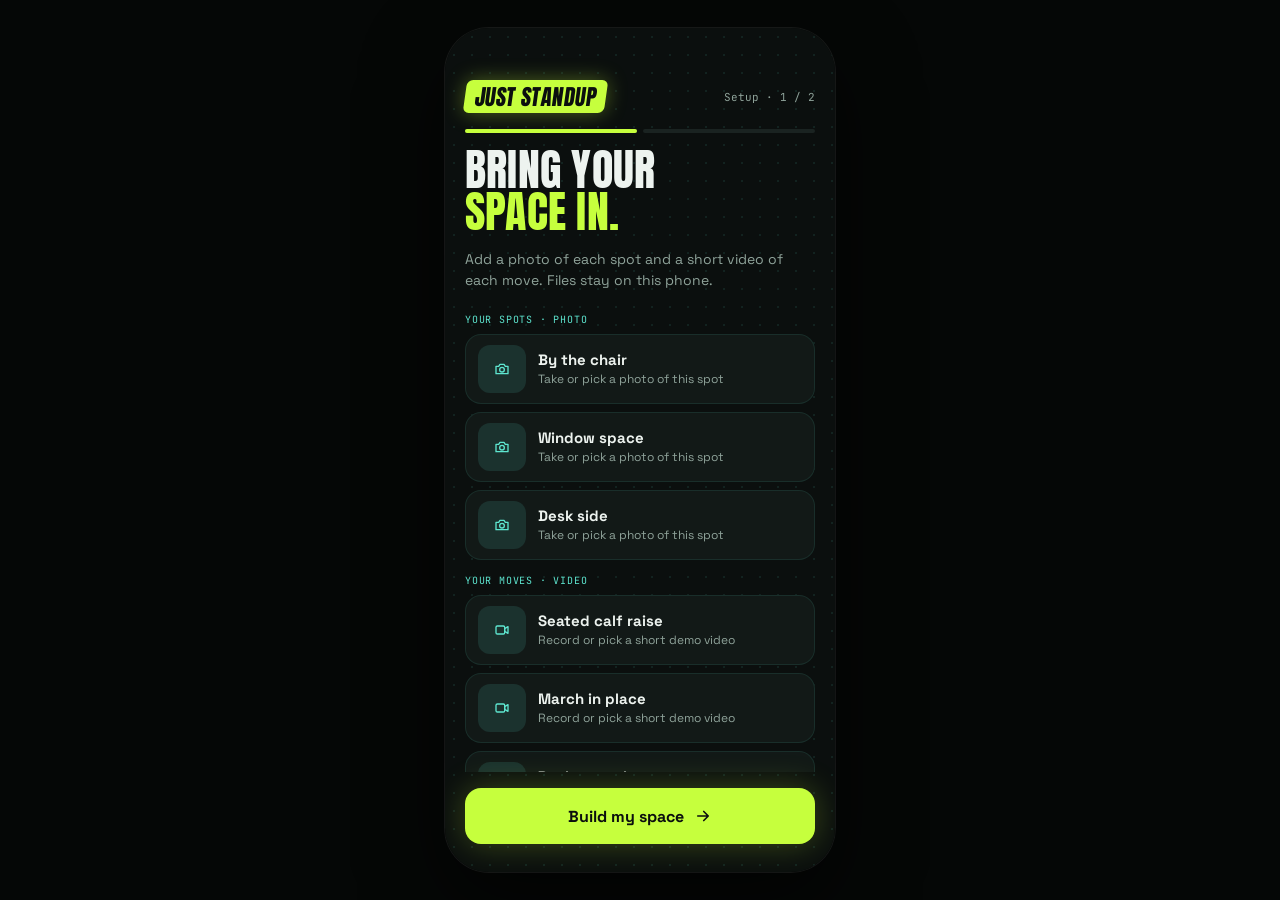
==== web/index.html @ fc13c152 "Add web MVP, content-pack contract and offline scene pipeline - web/: no-build ES-module app impleme" ====
<!doctype html>
<html lang="en">
<head>
<meta charset="utf-8">
<meta name="viewport" content="width=device-width, initial-scale=1, viewport-fit=cover">
<meta name="theme-color" content="#0B0F0E">
<meta name="apple-mobile-web-app-capable" content="yes">
<meta name="apple-mobile-web-app-status-bar-style" content="black-translucent">
<meta name="apple-mobile-web-app-title" content="Just Standup">
<title>Just Standup</title>
<link rel="manifest" href="manifest.webmanifest">
<link rel="icon" href="icon.svg" type="image/svg+xml">
<link rel="apple-touch-icon" href="icon.svg">
<link rel="preconnect" href="https://fonts.googleapis.com">
<link rel="preconnect" href="https://fonts.gstatic.com" crossorigin>
<link href="https://fonts.googleapis.com/css2?family=Anton&family=JetBrains+Mono:wght@400;500&family=Space+Grotesk:wght@400;500;600;700&display=swap" rel="stylesheet">
<link rel="stylesheet" href="styles.css">
</head>
<body>
<main id="app"><div class="screen"><p class="lead">Loading…</p></div></main>
<script type="module">
  import("./src/main.js").catch((err) => {
    document.getElementById("app").innerHTML =
      `<div class="screen"><h1 class="h1" style="font-size:32px">Couldn't load</h1><pre class="s12 soft">${String(err.message || err)}</pre></div>`;
    console.error(err);
  });
</script>
</body>
</html>
---- web/styles.css ----
/* Design tokens and components lifted from 01_UI.html. */
:root {
  --bg: #0B0F0E; --panel: #0E1412; --card: #121917; --track: #1A2321;
  --text: #EDF3EF; --muted: #8FA39A; --soft: #C9D6D0;
  --cyan: #5EE6D0; --lime: #C6FF3D;
  --display: "Anton", sans-serif; --sans: "Space Grotesk", system-ui, sans-serif; --mono: "JetBrains Mono", ui-monospace, monospace;
}
* { box-sizing: border-box; }
html, body { margin: 0; height: 100%; background: #050706; }
body { display: flex; align-items: center; justify-content: center; -webkit-tap-highlight-color: transparent; }
button { font: inherit; color: inherit; cursor: pointer; }

/* Desktop: phone frame. Phone: full screen. */
#app { width: 390px; height: min(844px, 100vh - 32px); border-radius: 44px; overflow: hidden; position: relative;
  box-shadow: 0 0 0 1px rgba(255,255,255,.07), 0 30px 80px rgba(0,0,0,.6); }
@media (max-width: 520px) {
  body { display: block; }
  #app { width: 100%; height: 100vh; height: 100dvh; border-radius: 0; box-shadow: none; }
}

.screen { height: 100%; overflow-y: auto; display: flex; flex-direction: column; gap: 16px;
  padding: max(52px, calc(env(safe-area-inset-top) + 16px)) 20px max(28px, calc(env(safe-area-inset-bottom) + 12px));
  background: var(--bg) radial-gradient(rgba(94,230,208,.09) 1px, transparent 1px) 0 0 / 18px 18px;
  color: var(--text); font-family: var(--sans); }
@media (max-width: 520px) { .screen { padding-top: calc(env(safe-area-inset-top) + 20px); } }
.screen.lit { gap: 14px; background-image: radial-gradient(rgba(198,255,61,.08) 1px, transparent 1px); }
.screen.plain { background-image: none; }
.screen > * { flex: none; }

/* type */
.h1 { margin: 0; font-family: var(--display); font-weight: 400; line-height: .95; letter-spacing: .005em; text-transform: uppercase; }
.h1 em { font-style: normal; color: var(--lime); }
.lead { margin: 0; font-size: 14px; line-height: 1.5; color: var(--muted); }
.kicker { font-family: var(--mono); font-size: 11px; letter-spacing: .1em; color: var(--lime); }
.mono { font-family: var(--mono); }
.muted { color: var(--muted); } .soft { color: var(--soft); } .cyan { color: var(--cyan); } .lime { color: var(--lime); }
.s11 { font-size: 11px; } .s12 { font-size: 12px; } .s13 { font-size: 13px; line-height: 1.55; } .s14 { font-size: 14px; }
.t14 { font-size: 14px; font-weight: 600; } .t15 { font-size: 15px; font-weight: 600; } .t18 { font-size: 18px; font-weight: 700; }
.w500 { font-weight: 500; } .lh16 { line-height: 1.6; margin: 0; }

/* layout */
.row { display: flex; justify-content: space-between; align-items: center; }
.row.top { align-items: flex-start; justify-content: flex-start; } .row.bottom { align-items: flex-end; }
.g6 { gap: 6px; } .g10 { gap: 10px; } .g12 { gap: 12px; } .g14 { gap: 14px; justify-content: flex-start; }
.grow { flex: 1; min-width: 0; }
.col4 { display: flex; flex-direction: column; gap: 4px; } .col4.end { align-items: flex-end; padding-bottom: 6px; }
.col8 { display: flex; flex-direction: column; gap: 8px; } .col12 { display: flex; flex-direction: column; gap: 12px; }
.auto { margin-top: auto; }
.hr { height: 1px; background: rgba(255,255,255,.06); }

/* chrome */
.logo { font-family: var(--display); font-size: 22px; line-height: 1; letter-spacing: .02em; color: var(--bg); background: var(--lime);
  padding: 6px 10px 5px; border-radius: 6px; transform: skewX(-8deg); box-shadow: 0 0 20px rgba(198,255,61,.35); }
.pill { display: flex; align-items: center; gap: 6px; font-size: 11px; color: var(--text); padding: 6px 10px; border-radius: 999px;
  border: 1px solid rgba(255,255,255,.10); background: none; }
.pill svg { stroke: var(--lime); } .pill.icon-only { padding: 6px 8px; } .pill.icon-only svg { stroke: var(--muted); }
.segs { display: flex; gap: 6px; }
.segs i { flex: 1; height: 4px; border-radius: 2px; background: var(--track); overflow: hidden; }
.segs b { display: block; height: 100%; background: var(--lime); box-shadow: 0 0 10px rgba(198,255,61,.7); transition: width .25s linear; }
.bar { height: 4px; border-radius: 2px; background: var(--track); overflow: hidden; }
.bar b { display: block; height: 100%; width: 0; background: var(--lime); transition: width .25s linear; }

/* buttons */
.btn { margin-top: auto; height: 56px; border: 0; border-radius: 16px; font-size: 16px; font-weight: 700;
  display: flex; align-items: center; justify-content: center; gap: 10px; }
.btn.primary { background: var(--lime); color: var(--bg); box-shadow: 0 0 32px rgba(198,255,61,.25); }
.btn.outline { background: transparent; color: var(--lime); border: 1px solid rgba(198,255,61,.5); }
.btn.spread { justify-content: space-between; padding: 0 20px; }
.btn:active, .sq:active { transform: scale(.98); }
.sq { width: 44px; height: 44px; flex: none; border-radius: 14px; border: 1px solid rgba(255,255,255,.10); background: var(--card);
  display: flex; align-items: center; justify-content: center; }
.sq.big { width: 56px; height: 56px; border-radius: 16px; }
.sq.on { border-color: var(--lime); color: var(--lime); }

/* cards */
.card { background: var(--card); border: 1px solid rgba(255,255,255,.06); border-radius: 18px; }
.card.pad { padding: 14px 16px; } .pad16 { padding: 16px; display: flex; flex-direction: column; gap: 4px; }
.stop-row { display: flex; align-items: center; gap: 14px; padding: 12px 14px; background: var(--card);
  border: 1px solid rgba(94,230,208,.10); border-radius: 16px; }
.num { width: 32px; height: 32px; flex: none; border-radius: 10px; background: rgba(94,230,208,.12); color: var(--cyan);
  display: flex; align-items: center; justify-content: center; font-size: 12px; }
.num.big { width: 44px; height: 44px; border-radius: 14px; background: var(--lime); color: var(--bg); font-size: 15px; box-shadow: 0 0 18px rgba(198,255,61,.4); }
.tiles { display: grid; grid-template-columns: repeat(3, minmax(0, 1fr)); gap: 8px; }
.tile { display: flex; flex-direction: column; gap: 4px; padding: 12px; border-radius: 14px; background: var(--card);
  border: 1px solid rgba(94,230,208,.10); color: var(--cyan); }
.tile .t14 { color: var(--text); } .tile.next { border-color: rgba(198,255,61,.35); color: var(--lime); }
.tile.done { border-color: rgba(198,255,61,.2); color: var(--lime); background: rgba(198,255,61,.06); }
.week { display: flex; gap: 8px; justify-content: space-between; }
.week span { width: 30px; height: 30px; border-radius: 15px; background: var(--track); color: var(--muted); font: 11px var(--mono);
  display: flex; align-items: center; justify-content: center; }
.week .on { background: var(--lime); color: var(--bg); font-weight: 500; }
.week .now:not(.on) { border: 1.5px solid var(--lime); color: var(--lime); background: none; box-shadow: 0 0 12px rgba(198,255,61,.35); }
.week .on.now { box-shadow: 0 0 16px rgba(198,255,61,.6); }
.nav-card { display: flex; flex-direction: column; gap: 14px; padding: 18px; border-radius: 22px; border-color: rgba(198,255,61,.22); }
.nav-photo { width: 44px; height: 44px; border-radius: 14px; object-fit: cover; border: 2px solid var(--lime); }
.stats { display: grid; grid-template-columns: 1fr 1fr; gap: 10px; }
.stat { font-size: 34px; line-height: 1.1; font-weight: 600; font-variant-numeric: tabular-nums; }
.bigtime { font-size: 56px; line-height: 1; font-weight: 600; letter-spacing: -.02em; font-variant-numeric: tabular-nums; }

/* map box */
.screen > .mapbox { flex: 1 1 0; }
.mapbox { position: relative; min-height: 200px; max-height: 300px; border-radius: 28px; border: 1px solid rgba(94,230,208,.16);
  background: var(--panel); overflow: hidden; }
.mapbox.tall { min-height: 230px; max-height: 340px; }
.mapbox.litbox { border-color: rgba(198,255,61,.3); box-shadow: 0 0 40px rgba(198,255,61,.08) inset; }
.mapbox [data-map] { position: absolute; inset: 40px 6px 8px; animation: float 4s ease-in-out infinite; }
.mapbox [data-map].flush { inset: 8px 6px 36px; animation: none; }
.mapbox svg { display: block; }
.chip { position: absolute; z-index: 1; display: flex; align-items: center; gap: 6px; font: 10px var(--mono); letter-spacing: .06em;
  padding: 5px 10px; border-radius: 999px; }
.chip.tl { top: 14px; left: 14px; } .chip.tr { top: 14px; right: 14px; } .chip.bl { bottom: 14px; left: 14px; }
.chip.lime { color: var(--lime); background: rgba(198,255,61,.08); border: 1px solid rgba(198,255,61,.3); }
.chip.cyan { color: var(--cyan); background: rgba(94,230,208,.08); border: 1px solid rgba(94,230,208,.3); }
.chip.ghost { color: var(--muted); border: 1px solid rgba(255,255,255,.08); }
.chip.dark { color: var(--text); background: rgba(11,15,14,.72); letter-spacing: .04em; }
.dot { width: 6px; height: 6px; border-radius: 3px; background: var(--lime); }
.lit-count { position: absolute; bottom: 14px; right: 16px; display: flex; align-items: baseline; gap: 4px; }
.lit-count b { font-size: 34px; } .lit-count span { font-size: 13px; color: var(--muted); }
.scan { position: absolute; left: 0; right: 0; top: 24px; height: 2px; background: var(--cyan);
  box-shadow: 0 0 18px 2px rgba(94,230,208,.6); animation: scan 3.2s ease-in-out infinite; }

/* move media */
.screen > .mediabox { flex: 1 1 0; }
.mediabox { position: relative; min-height: 240px; max-height: 390px; border-radius: 28px; border: 1px solid rgba(198,255,61,.25);
  background: #3A3631; overflow: hidden; }
.media { position: absolute; inset: 0; width: 100%; height: 100%; object-fit: cover; }
.media.placeholder { display: flex; flex-direction: column; align-items: center; justify-content: center; gap: 10px; text-align: center;
  padding: 24px; background: var(--panel) radial-gradient(rgba(198,255,61,.08) 1px, transparent 1px) 0 0 / 18px 18px; }
.round { position: absolute; z-index: 1; width: 44px; height: 44px; border-radius: 22px; border: 0; background: rgba(11,15,14,.72);
  display: flex; align-items: center; justify-content: center; }
.round.tr { top: 10px; right: 10px; }
.vbar { position: absolute; left: 10px; right: 10px; bottom: 10px; height: 48px; border-radius: 16px; background: rgba(11,15,14,.78);
  display: flex; align-items: center; gap: 10px; padding: 0 6px 0 4px; }
.vbtn { width: 40px; height: 40px; flex: none; border: 0; border-radius: 12px; background: transparent; display: flex; align-items: center; justify-content: center; }
.vbtn.loop { width: 36px; height: 36px; border-radius: 10px; } .vbtn.loop.on { background: rgba(198,255,61,.14); color: var(--lime); }
.vtrack { flex: 1; height: 4px; border-radius: 2px; background: rgba(255,255,255,.18); overflow: hidden; }
.vtrack b { display: block; height: 100%; width: 0; background: var(--lime); }

/* upload */
.scroll { flex: 1 1 0 !important; min-height: 0; overflow-y: auto; display: flex; flex-direction: column; gap: 8px; margin: 0 -4px; padding: 0 4px; }
.sect { font: 10px var(--mono); letter-spacing: .08em; color: var(--cyan); margin-top: 6px; }
.up-row { display: flex; align-items: center; gap: 8px; padding: 10px 12px; background: var(--card); border: 1px solid rgba(94,230,208,.10); border-radius: 16px; }
.up-row.busy { opacity: .5; pointer-events: none; }
.up-pick { flex: 1; display: flex; align-items: center; gap: 12px; cursor: pointer; min-width: 0; }
.up-thumb { width: 48px; height: 48px; flex: none; border-radius: 12px; overflow: hidden; background: rgba(94,230,208,.12); color: var(--cyan);
  display: flex; align-items: center; justify-content: center; }
.up-thumb img, .up-thumb video { width: 100%; height: 100%; object-fit: cover; }
.up-text { display: flex; flex-direction: column; gap: 2px; min-width: 0; }
.up-text b { font-size: 15px; } .up-text small { font-size: 12px; color: var(--muted); } .up-text small.ok { color: var(--lime); }
.up-x { width: 36px; height: 36px; flex: none; border: 0; border-radius: 10px; background: var(--track); color: var(--muted);
  display: flex; align-items: center; justify-content: center; }

/* svg animation classes used by the map */
.route { stroke-dasharray: 3 6; animation: dash 1.4s linear infinite; }
.glow { filter: drop-shadow(0 0 4px #C6FF3D); }
.flow { stroke-dasharray: 14 10; animation: flow 2s linear infinite; }
.pulse { transform-box: fill-box; transform-origin: center; animation: pulse 1.8s ease-out infinite; }
.twinkle { transform-box: fill-box; transform-origin: center; animation: twinkle 2.6s ease-in-out infinite; }
.rec { animation: rec 1.6s ease-in-out infinite; }
@keyframes dash { to { stroke-dashoffset: -36; } }
@keyframes flow { to { stroke-dashoffset: -48; } }
@keyframes pulse { 0% { transform: scale(.7); opacity: .9; } 100% { transform: scale(2.4); opacity: 0; } }
@keyframes twinkle { 0%, 100% { opacity: .2; transform: scale(.6); } 50% { opacity: 1; transform: scale(1); } }
@keyframes float { 50% { transform: translateY(-3px); } }
@keyframes scan { 0% { top: 24px; opacity: 0; } 15%, 85% { opacity: 1; } 100% { top: calc(100% - 4px); opacity: 0; } }
@keyframes rec { 50% { opacity: .35; } }
@media (prefers-reduced-motion: reduce) { * { animation: none !important; } }
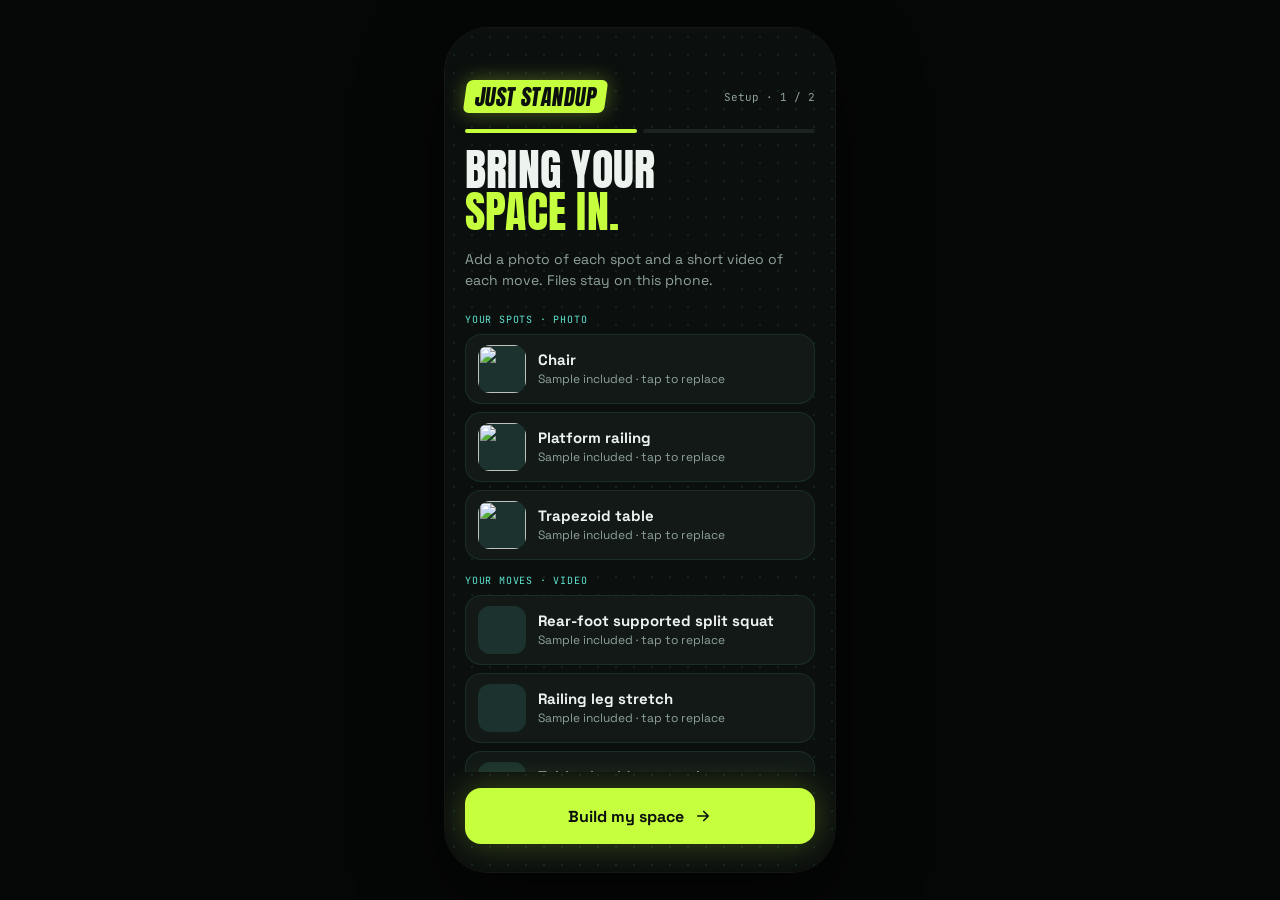
==== commit 77cee929: "Align the app with the neon scene V5 rendering - map/threeMap.js: Three.js map behind the mountMap s" ====
--- a/web/index.html
+++ b/web/index.html
@@ -15,6 +15,7 @@
 <link rel="preconnect" href="https://fonts.gstatic.com" crossorigin>
 <link href="https://fonts.googleapis.com/css2?family=Anton&family=JetBrains+Mono:wght@400;500&family=Space+Grotesk:wght@400;500;600;700&display=swap" rel="stylesheet">
 <link rel="stylesheet" href="styles.css">
+<script type="importmap">{ "imports": { "three": "https://cdn.jsdelivr.net/npm/three@0.160.1/build/three.module.js" } }</script>
 </head>
 <body>
 <main id="app"><div class="screen"><p class="lead">Loading…</p></div></main>
--- a/web/styles.css
+++ b/web/styles.css
@@ -165,3 +165,75 @@
 @keyframes scan { 0% { top: 24px; opacity: 0; } 15%, 85% { opacity: 1; } 100% { top: calc(100% - 4px); opacity: 0; } }
 @keyframes rec { 50% { opacity: .35; } }
 @media (prefers-reduced-motion: reduce) { * { animation: none !important; } }
+
+/* ---------- Done · Duolingo-style celebration ---------- */
+.celebrate { position: relative; }
+.celebrate .step { display: flex; flex-direction: column; gap: 16px; flex: 1 0 auto; align-items: stretch; text-align: center; }
+.celebrate .step[hidden] { display: none; }
+.celebrate .lead { text-align: center; }
+.confetti { position: absolute; inset: 0; width: 100%; height: 100%; pointer-events: none; z-index: 3; }
+
+.mascot-wrap { position: relative; height: 180px; display: grid; place-items: center; margin-top: 8px; }
+.mascot { width: 150px; height: 160px; overflow: visible; z-index: 1; }
+.m-body { transform-box: fill-box; transform-origin: 50% 100%; animation: hop 1.1s cubic-bezier(.3,.7,.4,1) infinite; }
+.m-shadow { transform-box: fill-box; transform-origin: center; animation: shadow 1.1s cubic-bezier(.3,.7,.4,1) infinite; }
+.m-arm { transform-box: fill-box; animation: wave .55s ease-in-out infinite alternate; }
+.m-arm.l { transform-origin: 100% 100%; } .m-arm.r { transform-origin: 0% 100%; animation-delay: .27s; }
+.m-eyes { transform-box: fill-box; transform-origin: center; animation: blink 3.2s infinite; }
+.burst { position: absolute; width: 190px; height: 190px; border-radius: 50%;
+  background: radial-gradient(circle, rgba(198,255,61,.35), rgba(198,255,61,0) 65%); animation: burst 2.4s ease-in-out infinite; }
+
+.pop { animation: popin .5s cubic-bezier(.2,1.6,.4,1) backwards; }
+.pop.d1 { animation-delay: .15s; } .pop.d2 { animation-delay: .3s; } .pop.d3 { animation-delay: .45s; }
+
+.celebrate .tiles { display: grid; grid-template-columns: repeat(3, 1fr); gap: 10px; }
+.celebrate .tile { border: 2px solid var(--c); border-radius: 16px; background: var(--c); overflow: hidden;
+  animation: popin .5s cubic-bezier(.2,1.6,.4,1) backwards; }
+.celebrate .tile:nth-child(1) { animation-delay: .35s; } .celebrate .tile:nth-child(2) { animation-delay: .5s; } .celebrate .tile:nth-child(3) { animation-delay: .65s; }
+.tile.xp { --c: #FFC83D; } .tile.time { --c: var(--cyan); } .tile.spots { --c: var(--lime); }
+.tile-h { padding: 5px 0 4px; font: 700 11px var(--mono); letter-spacing: .08em; color: var(--bg); }
+.tile-b { background: var(--bg); border-radius: 13px; padding: 14px 4px 16px; display: flex; align-items: center; justify-content: center;
+  gap: 6px; color: var(--c); }
+.tile-b b { font-size: 20px; font-weight: 700; font-variant-numeric: tabular-nums; }
+.tile-b .ti { display: inline-grid; place-items: center; font-size: 17px; }
+.tile.landed .tile-b b { animation: bump .35s ease-out; }
+
+.btn.duo { margin-top: auto; background: var(--lime); color: var(--bg); text-transform: uppercase; letter-spacing: .06em;
+  box-shadow: 0 5px 0 #8FBF1F, 0 0 32px rgba(198,255,61,.25); transform: translateY(-5px); justify-content: center; }
+.btn.duo:active { transform: translateY(0); box-shadow: 0 0 0 #8FBF1F; }
+
+.flame-wrap { position: relative; height: 190px; display: grid; place-items: center; margin-top: 12px; }
+.flame { width: 120px; height: 150px; transform-origin: 50% 100%; animation: popin .6s cubic-bezier(.2,1.6,.4,1) backwards, flicker 1.6s ease-in-out .6s infinite; }
+.streak-n { position: absolute; bottom: 18px; font: 400 54px/1 var(--display); color: var(--bg);
+  animation: popin .5s cubic-bezier(.2,1.8,.4,1) .35s backwards; }
+.streak h1 em { color: #FF9F1C; }
+.streak-week { display: flex; justify-content: space-between; }
+.sw { display: flex; flex-direction: column; align-items: center; gap: 6px; color: var(--muted); }
+.sw i { width: 30px; height: 30px; border-radius: 50%; background: var(--track); display: grid; place-items: center; color: var(--bg); }
+.sw.on i { background: #FF9F1C; animation: popin .45s cubic-bezier(.2,1.8,.4,1) calc(.5s + var(--i) * .08s) backwards; }
+.sw.now span { color: #FF9F1C; font-weight: 700; }
+.sw svg { width: 16px; height: 16px; }
+.streak .mapbox { min-height: 170px; }
+
+@keyframes hop { 0%, 100% { transform: translateY(0) scale(1.06, .94); } 15% { transform: translateY(0) scale(.96, 1.05); }
+  50% { transform: translateY(-26px) scale(1, 1); } 85% { transform: translateY(0) scale(1.04, .96); } }
+@keyframes shadow { 50% { transform: scale(.6); opacity: .5; } }
+@keyframes wave { from { transform: rotate(-12deg); } to { transform: rotate(14deg); } }
+@keyframes blink { 0%, 92%, 100% { transform: scaleY(1); } 95% { transform: scaleY(.1); } }
+@keyframes burst { 50% { transform: scale(1.15); opacity: .7; } }
+@keyframes popin { from { transform: scale(.3); opacity: 0; } }
+@keyframes bump { 50% { transform: scale(1.25); } }
+@keyframes flicker { 50% { transform: scale(1.04, .97) rotate(-1.5deg); } }
+
+/* ---------- Three.js map (map/threeMap.js), look from final_rendering_effect.html ---------- */
+.mapbox [data-map].gl { inset: 0; animation: none; }
+[data-map].gl canvas { display: block; width: 100% !important; height: 100% !important; touch-action: none; }
+.map-labels { position: absolute; inset: 0; pointer-events: none; overflow: hidden; }
+.map-label { position: absolute; left: 0; top: 0; display: flex; align-items: center; gap: 5px; white-space: nowrap;
+  border: 1px solid var(--cyan); background: rgba(10,23,19,.9); color: var(--cyan); border-radius: 30px; padding: 3px 9px 3px 3px;
+  font-size: 10px; box-shadow: 0 0 18px rgba(94,230,208,.12); will-change: transform; }
+.map-label b { font: 500 9px var(--mono); padding-left: 5px; }
+.map-label img { width: 20px; height: 20px; border-radius: 50%; object-fit: cover; }
+.map-label.next, .map-label.done { border-color: var(--lime); color: var(--lime); box-shadow: 0 0 18px rgba(198,255,61,.2); }
+.map-label.dim { opacity: .45; }
+.map-label.you { padding: 3px 9px; color: var(--cyan); }
